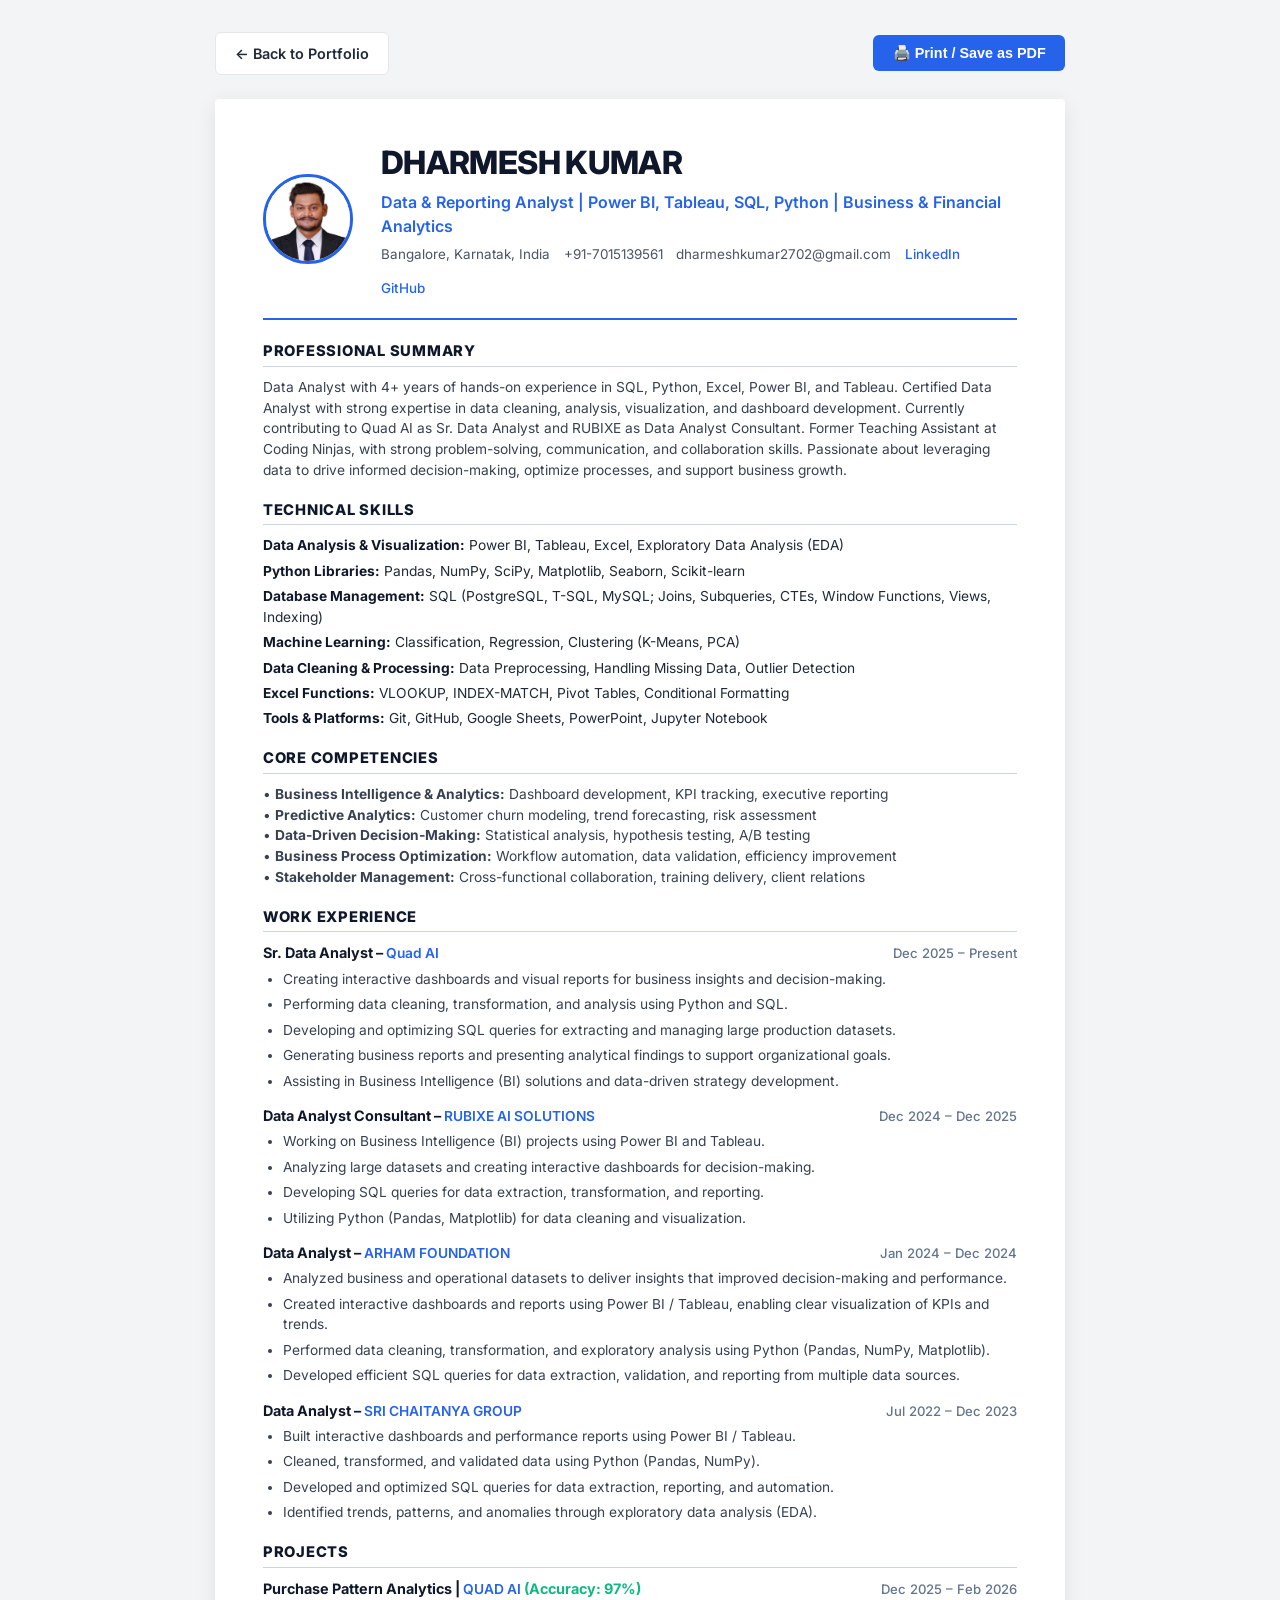
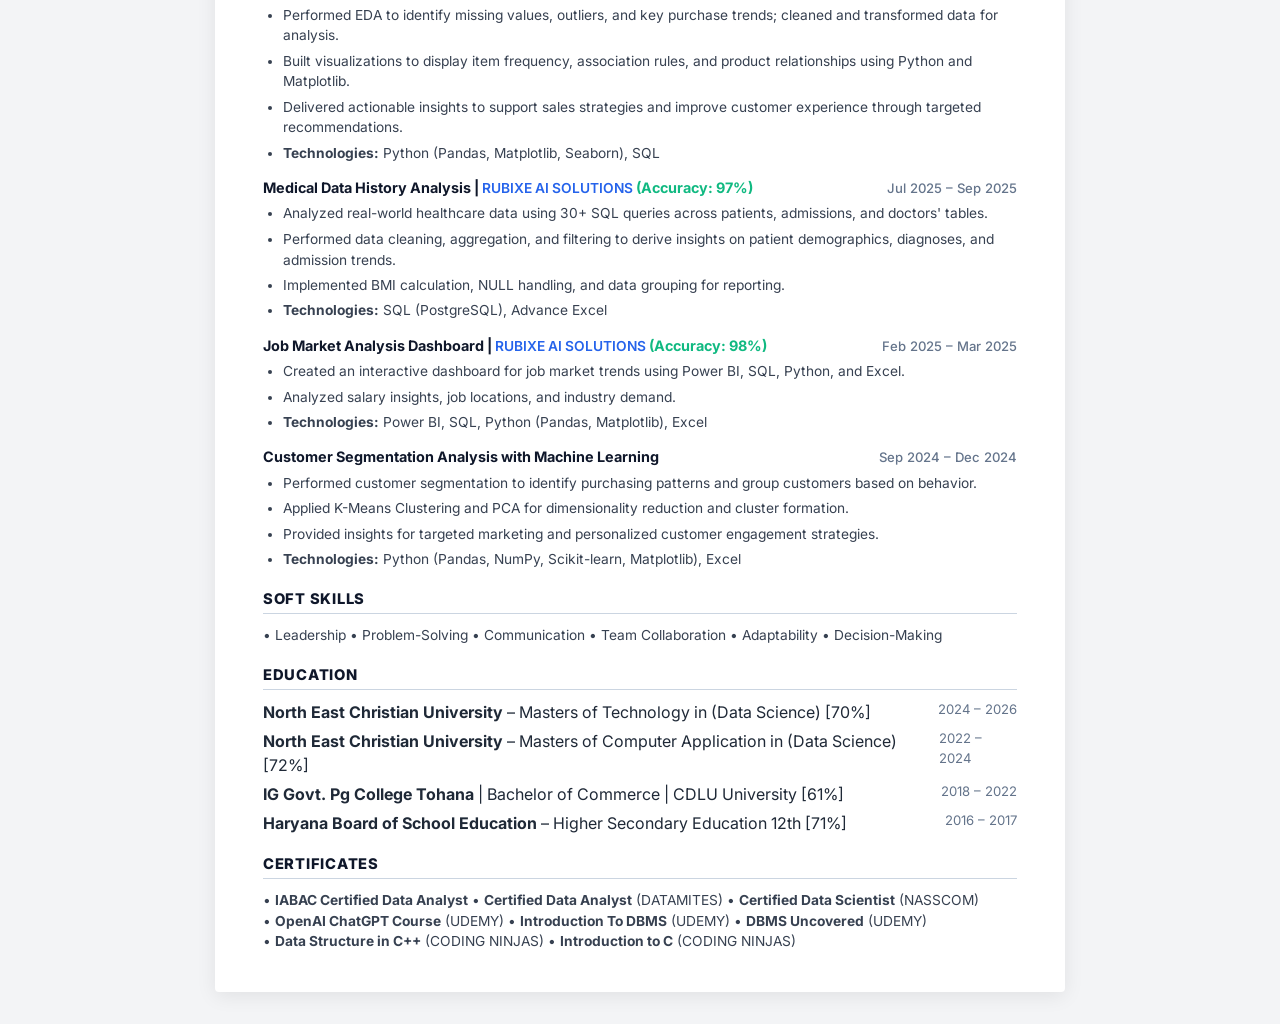
==== resume.html @ fb329c43 "new file:   README.md 	new file:   index.html 	new file:   profile.png 	new file:   resume.html 	new" ====
<!DOCTYPE html>
<html lang="en">
<head>
  <meta charset="UTF-8">
  <meta name="viewport" content="width=device-width, initial-scale=1.0">
  <title>Dharmesh Kumar - Senior Data Analyst Resume</title>
  <link rel="preconnect" href="https://fonts.googleapis.com">
  <link rel="preconnect" href="https://fonts.gstatic.com" crossorigin>
  <link href="https://fonts.googleapis.com/css2?family=Inter:wght@400;500;600;700;800&display=swap" rel="stylesheet">
  <style>
    :root {
      --primary: #1e3a8a;
      --accent: #2563eb;
      --text: #1f2937;
      --text-muted: #4b5563;
      --border: #e5e7eb;
    }

    * {
      box-sizing: border-box;
      margin: 0;
      padding: 0;
    }

    body {
      font-family: 'Inter', -apple-system, BlinkMacSystemFont, "Segoe UI", Roboto, sans-serif;
      color: var(--text);
      background-color: #f3f4f6;
      line-height: 1.5;
      padding: 2rem 1rem;
    }

    .toolbar {
      max-width: 850px;
      margin: 0 auto 1.5rem auto;
      display: flex;
      justify-content: space-between;
      align-items: center;
    }

    .btn {
      display: inline-flex;
      align-items: center;
      gap: 0.5rem;
      background: var(--accent);
      color: #fff;
      padding: 0.6rem 1.2rem;
      border-radius: 6px;
      text-decoration: none;
      font-size: 0.9rem;
      font-weight: 600;
      border: none;
      cursor: pointer;
    }

    .btn:hover {
      background: #1d4ed8;
    }

    .btn-secondary {
      background: #fff;
      color: var(--text);
      border: 1px solid var(--border);
    }

    .btn-secondary:hover {
      background: #f9fafb;
    }

    .resume-sheet {
      max-width: 850px;
      margin: 0 auto;
      background: #ffffff;
      padding: 2.5rem 3rem;
      box-shadow: 0 4px 20px rgba(0, 0, 0, 0.08);
      border-radius: 4px;
    }

    header {
      display: flex;
      align-items: center;
      gap: 1.75rem;
      border-bottom: 2px solid var(--accent);
      padding-bottom: 1.25rem;
      margin-bottom: 1.25rem;
    }

    .profile-photo {
      width: 90px;
      height: 90px;
      border-radius: 50%;
      object-fit: cover;
      object-position: center 15%;
      border: 3px solid var(--accent);
      flex-shrink: 0;
    }

    .header-info {
      flex-grow: 1;
    }

    h1 {
      font-size: 2rem;
      font-weight: 800;
      letter-spacing: -0.02em;
      color: #0f172a;
      margin-bottom: 0.2rem;
    }

    .role-headline {
      font-size: 1rem;
      font-weight: 600;
      color: var(--accent);
      margin-bottom: 0.4rem;
    }

    .contacts {
      display: flex;
      flex-wrap: wrap;
      gap: 0.85rem;
      font-size: 0.84rem;
      color: var(--text-muted);
    }

    .contacts a {
      color: var(--accent);
      text-decoration: none;
      font-weight: 500;
    }

    .contacts a:hover {
      text-decoration: underline;
    }

    .section-title {
      font-size: 0.92rem;
      font-weight: 800;
      text-transform: uppercase;
      letter-spacing: 0.05em;
      color: #0f172a;
      border-bottom: 1.5px solid #cbd5e1;
      padding-bottom: 0.2rem;
      margin-top: 1.15rem;
      margin-bottom: 0.65rem;
    }

    p, li {
      font-size: 0.86rem;
      color: #374151;
      line-height: 1.5;
    }

    ul {
      padding-left: 1.25rem;
      margin-top: 0.3rem;
      display: flex;
      flex-direction: column;
      gap: 0.3rem;
    }

    .exp-entry {
      margin-bottom: 0.85rem;
    }

    .exp-entry-header {
      display: flex;
      justify-content: space-between;
      align-items: baseline;
      font-weight: 700;
      font-size: 0.9rem;
      color: #0f172a;
    }

    .exp-period {
      font-size: 0.82rem;
      font-weight: 500;
      color: #64748b;
    }

    .exp-company {
      font-size: 0.86rem;
      color: var(--accent);
      font-weight: 600;
    }

    .skill-category {
      margin-bottom: 0.3rem;
      font-size: 0.86rem;
    }

    .skill-category strong {
      color: #0f172a;
    }

    @media print {
      body {
        background: #ffffff;
        padding: 0;
      }
      .toolbar {
        display: none;
      }
      .resume-sheet {
        box-shadow: none;
        padding: 0;
        max-width: 100%;
      }
    }
  </style>
</head>
<body>

  <div class="toolbar">
    <a href="index.html" class="btn btn-secondary">← Back to Portfolio</a>
    <button class="btn" onclick="window.print()">
      🖨️ Print / Save as PDF
    </button>
  </div>

  <div class="resume-sheet">
    <header>
      <img src="profile.png" alt="Dharmesh Kumar" class="profile-photo">
      <div class="header-info">
        <h1>DHARMESH KUMAR</h1>
        <div class="role-headline">Data & Reporting Analyst | Power BI, Tableau, SQL, Python | Business & Financial Analytics</div>
        <div class="contacts">
          <span>Bangalore, Karnatak, India</span>
          <span>+91-7015139561</span>
          <span>dharmeshkumar2702@gmail.com</span>
          <span><a href="https://www.linkedin.com/in/dharmesh-kumar-293a89235/" target="_blank">LinkedIn</a></span>
          <span><a href="https://github.com/Dharmeshkumar2327" target="_blank">GitHub</a></span>
        </div>
      </div>
    </header>

    <div class="section-title">Professional Summary</div>
    <p>
      Data Analyst with 4+ years of hands-on experience in SQL, Python, Excel, Power BI, and Tableau. Certified Data Analyst with strong expertise in data cleaning, analysis, visualization, and dashboard development. Currently contributing to Quad AI as Sr. Data Analyst and RUBIXE as Data Analyst Consultant. Former Teaching Assistant at Coding Ninjas, with strong problem-solving, communication, and collaboration skills. Passionate about leveraging data to drive informed decision-making, optimize processes, and support business growth.
    </p>

    <div class="section-title">Technical Skills</div>
    <div class="skill-category"><strong>Data Analysis & Visualization:</strong> Power BI, Tableau, Excel, Exploratory Data Analysis (EDA)</div>
    <div class="skill-category"><strong>Python Libraries:</strong> Pandas, NumPy, SciPy, Matplotlib, Seaborn, Scikit-learn</div>
    <div class="skill-category"><strong>Database Management:</strong> SQL (PostgreSQL, T-SQL, MySQL; Joins, Subqueries, CTEs, Window Functions, Views, Indexing)</div>
    <div class="skill-category"><strong>Machine Learning:</strong> Classification, Regression, Clustering (K-Means, PCA)</div>
    <div class="skill-category"><strong>Data Cleaning & Processing:</strong> Data Preprocessing, Handling Missing Data, Outlier Detection</div>
    <div class="skill-category"><strong>Excel Functions:</strong> VLOOKUP, INDEX-MATCH, Pivot Tables, Conditional Formatting</div>
    <div class="skill-category"><strong>Tools & Platforms:</strong> Git, GitHub, Google Sheets, PowerPoint, Jupyter Notebook</div>

    <div class="section-title">Core Competencies</div>
    <p>• <strong>Business Intelligence & Analytics:</strong> Dashboard development, KPI tracking, executive reporting</p>
    <p>• <strong>Predictive Analytics:</strong> Customer churn modeling, trend forecasting, risk assessment</p>
    <p>• <strong>Data-Driven Decision-Making:</strong> Statistical analysis, hypothesis testing, A/B testing</p>
    <p>• <strong>Business Process Optimization:</strong> Workflow automation, data validation, efficiency improvement</p>
    <p>• <strong>Stakeholder Management:</strong> Cross-functional collaboration, training delivery, client relations</p>

    <div class="section-title">Work Experience</div>

    <div class="exp-entry">
      <div class="exp-entry-header">
        <div><strong>Sr. Data Analyst</strong> – <span class="exp-company">Quad AI</span></div>
        <div class="exp-period">Dec 2025 – Present</div>
      </div>
      <ul>
        <li>Creating interactive dashboards and visual reports for business insights and decision-making.</li>
        <li>Performing data cleaning, transformation, and analysis using Python and SQL.</li>
        <li>Developing and optimizing SQL queries for extracting and managing large production datasets.</li>
        <li>Generating business reports and presenting analytical findings to support organizational goals.</li>
        <li>Assisting in Business Intelligence (BI) solutions and data-driven strategy development.</li>
      </ul>
    </div>

    <div class="exp-entry">
      <div class="exp-entry-header">
        <div><strong>Data Analyst Consultant</strong> – <span class="exp-company">RUBIXE AI SOLUTIONS</span></div>
        <div class="exp-period">Dec 2024 – Dec 2025</div>
      </div>
      <ul>
        <li>Working on Business Intelligence (BI) projects using Power BI and Tableau.</li>
        <li>Analyzing large datasets and creating interactive dashboards for decision-making.</li>
        <li>Developing SQL queries for data extraction, transformation, and reporting.</li>
        <li>Utilizing Python (Pandas, Matplotlib) for data cleaning and visualization.</li>
      </ul>
    </div>

    <div class="exp-entry">
      <div class="exp-entry-header">
        <div><strong>Data Analyst</strong> – <span class="exp-company">ARHAM FOUNDATION</span></div>
        <div class="exp-period">Jan 2024 – Dec 2024</div>
      </div>
      <ul>
        <li>Analyzed business and operational datasets to deliver insights that improved decision-making and performance.</li>
        <li>Created interactive dashboards and reports using Power BI / Tableau, enabling clear visualization of KPIs and trends.</li>
        <li>Performed data cleaning, transformation, and exploratory analysis using Python (Pandas, NumPy, Matplotlib).</li>
        <li>Developed efficient SQL queries for data extraction, validation, and reporting from multiple data sources.</li>
      </ul>
    </div>

    <div class="exp-entry">
      <div class="exp-entry-header">
        <div><strong>Data Analyst</strong> – <span class="exp-company">SRI CHAITANYA GROUP</span></div>
        <div class="exp-period">Jul 2022 – Dec 2023</div>
      </div>
      <ul>
        <li>Built interactive dashboards and performance reports using Power BI / Tableau.</li>
        <li>Cleaned, transformed, and validated data using Python (Pandas, NumPy).</li>
        <li>Developed and optimized SQL queries for data extraction, reporting, and automation.</li>
        <li>Identified trends, patterns, and anomalies through exploratory data analysis (EDA).</li>
      </ul>
    </div>

    <div class="section-title">Projects</div>

    <div class="exp-entry">
      <div class="exp-entry-header">
        <div><strong>Purchase Pattern Analytics</strong> | <span class="exp-company">QUAD AI</span> <span style="color:#10b981;">(Accuracy: 97%)</span></div>
        <div class="exp-period">Dec 2025 – Feb 2026</div>
      </div>
      <ul>
        <li>Performed EDA to identify missing values, outliers, and key purchase trends; cleaned and transformed data for analysis.</li>
        <li>Built visualizations to display item frequency, association rules, and product relationships using Python and Matplotlib.</li>
        <li>Delivered actionable insights to support sales strategies and improve customer experience through targeted recommendations.</li>
        <li><strong>Technologies:</strong> Python (Pandas, Matplotlib, Seaborn), SQL</li>
      </ul>
    </div>

    <div class="exp-entry">
      <div class="exp-entry-header">
        <div><strong>Medical Data History Analysis</strong> | <span class="exp-company">RUBIXE AI SOLUTIONS</span> <span style="color:#10b981;">(Accuracy: 97%)</span></div>
        <div class="exp-period">Jul 2025 – Sep 2025</div>
      </div>
      <ul>
        <li>Analyzed real-world healthcare data using 30+ SQL queries across patients, admissions, and doctors' tables.</li>
        <li>Performed data cleaning, aggregation, and filtering to derive insights on patient demographics, diagnoses, and admission trends.</li>
        <li>Implemented BMI calculation, NULL handling, and data grouping for reporting.</li>
        <li><strong>Technologies:</strong> SQL (PostgreSQL), Advance Excel</li>
      </ul>
    </div>

    <div class="exp-entry">
      <div class="exp-entry-header">
        <div><strong>Job Market Analysis Dashboard</strong> | <span class="exp-company">RUBIXE AI SOLUTIONS</span> <span style="color:#10b981;">(Accuracy: 98%)</span></div>
        <div class="exp-period">Feb 2025 – Mar 2025</div>
      </div>
      <ul>
        <li>Created an interactive dashboard for job market trends using Power BI, SQL, Python, and Excel.</li>
        <li>Analyzed salary insights, job locations, and industry demand.</li>
        <li><strong>Technologies:</strong> Power BI, SQL, Python (Pandas, Matplotlib), Excel</li>
      </ul>
    </div>

    <div class="exp-entry">
      <div class="exp-entry-header">
        <div><strong>Customer Segmentation Analysis with Machine Learning</strong></div>
        <div class="exp-period">Sep 2024 – Dec 2024</div>
      </div>
      <ul>
        <li>Performed customer segmentation to identify purchasing patterns and group customers based on behavior.</li>
        <li>Applied K-Means Clustering and PCA for dimensionality reduction and cluster formation.</li>
        <li>Provided insights for targeted marketing and personalized customer engagement strategies.</li>
        <li><strong>Technologies:</strong> Python (Pandas, NumPy, Scikit-learn, Matplotlib), Excel</li>
      </ul>
    </div>

    <div class="section-title">Soft Skills</div>
    <p>• Leadership &bull; Problem-Solving &bull; Communication &bull; Team Collaboration &bull; Adaptability &bull; Decision-Making</p>

    <div class="section-title">Education</div>
    <div style="display: flex; justify-content: space-between; margin-bottom: 0.3rem;">
      <div><strong>North East Christian University</strong> – Masters of Technology in (Data Science) [70%]</div>
      <div style="color: #64748b; font-size: 0.82rem;">2024 – 2026</div>
    </div>
    <div style="display: flex; justify-content: space-between; margin-bottom: 0.3rem;">
      <div><strong>North East Christian University</strong> – Masters of Computer Application in (Data Science) [72%]</div>
      <div style="color: #64748b; font-size: 0.82rem;">2022 – 2024</div>
    </div>
    <div style="display: flex; justify-content: space-between; margin-bottom: 0.3rem;">
      <div><strong>IG Govt. Pg College Tohana</strong> | Bachelor of Commerce | CDLU University [61%]</div>
      <div style="color: #64748b; font-size: 0.82rem;">2018 – 2022</div>
    </div>
    <div style="display: flex; justify-content: space-between; margin-bottom: 0.4rem;">
      <div><strong>Haryana Board of School Education</strong> – Higher Secondary Education 12th [71%]</div>
      <div style="color: #64748b; font-size: 0.82rem;">2016 – 2017</div>
    </div>

    <div class="section-title">Certificates</div>
    <p>• <strong>IABAC Certified Data Analyst</strong> &bull; <strong>Certified Data Analyst</strong> (DATAMITES) &bull; <strong>Certified Data Scientist</strong> (NASSCOM)</p>
    <p>• <strong>OpenAI ChatGPT Course</strong> (UDEMY) &bull; <strong>Introduction To DBMS</strong> (UDEMY) &bull; <strong>DBMS Uncovered</strong> (UDEMY)</p>
    <p>• <strong>Data Structure in C++</strong> (CODING NINJAS) &bull; <strong>Introduction to C</strong> (CODING NINJAS)</p>
  </div>

</body>
</html>
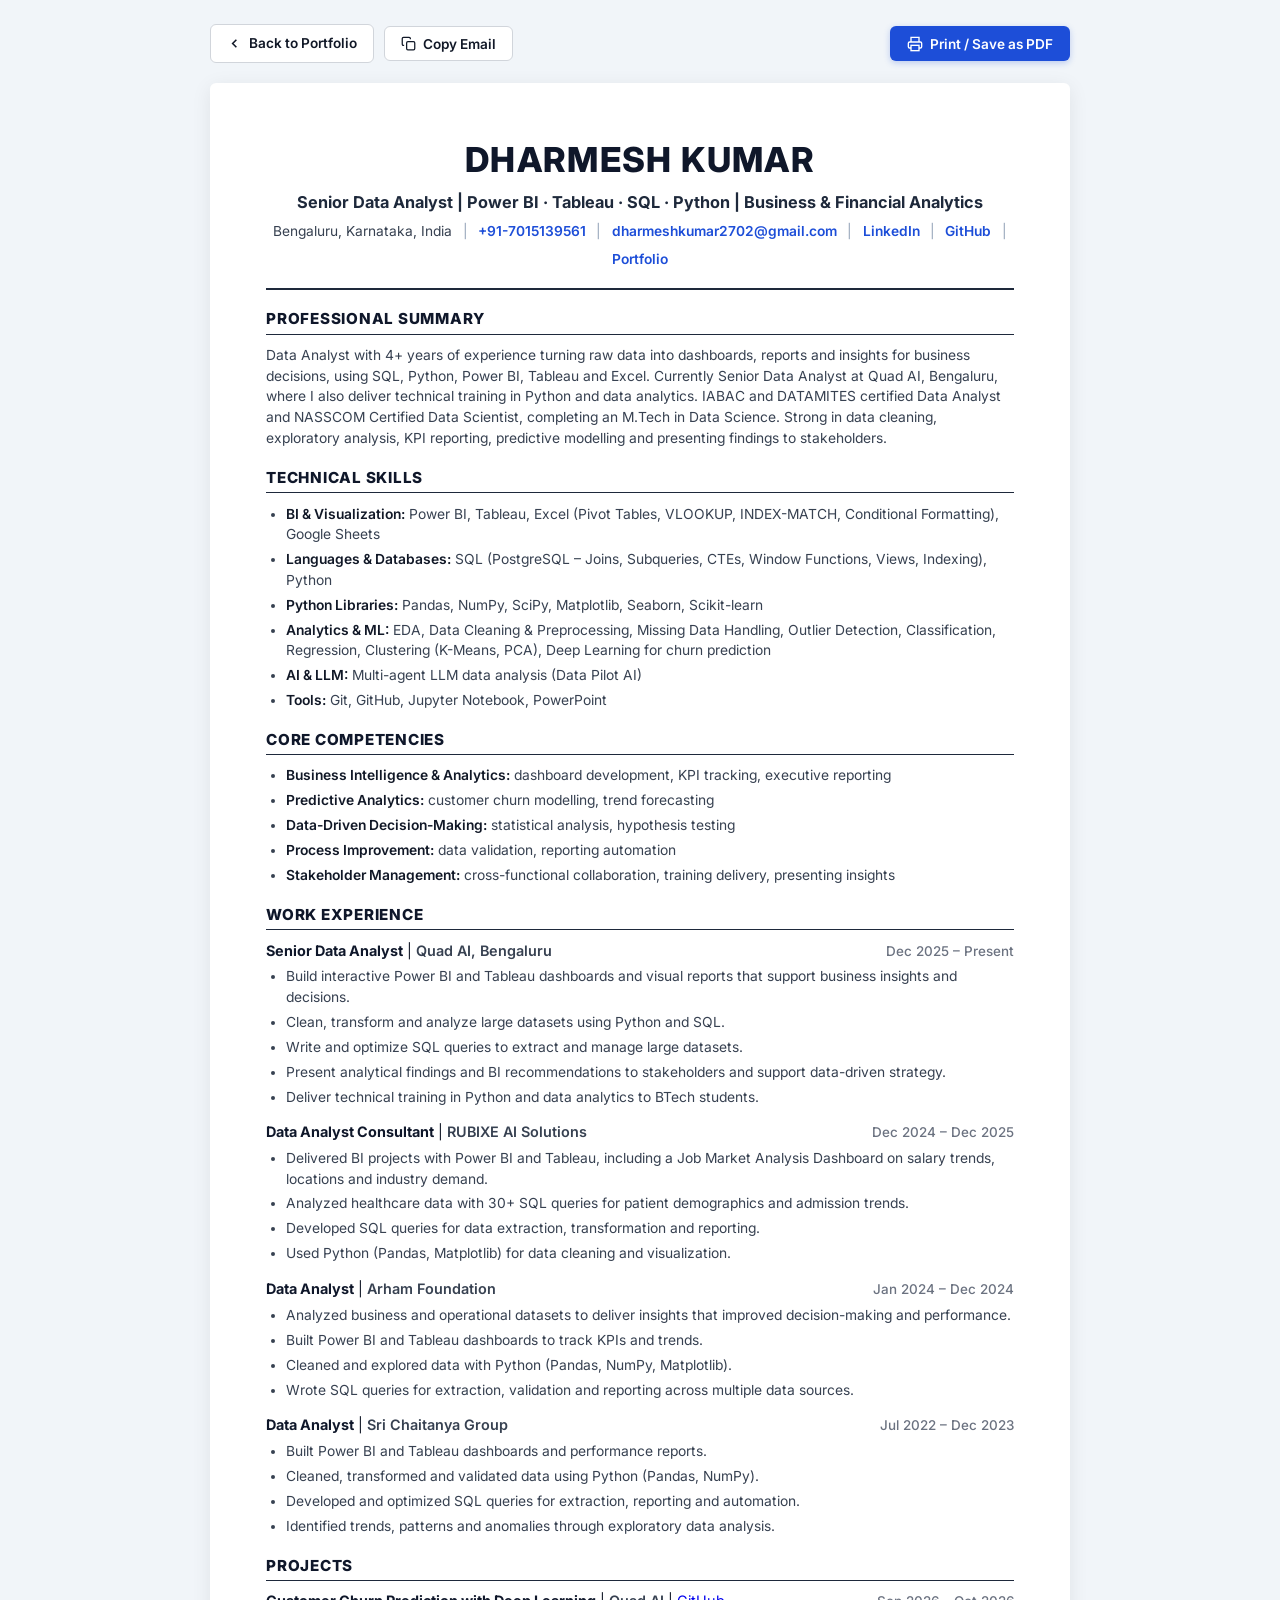
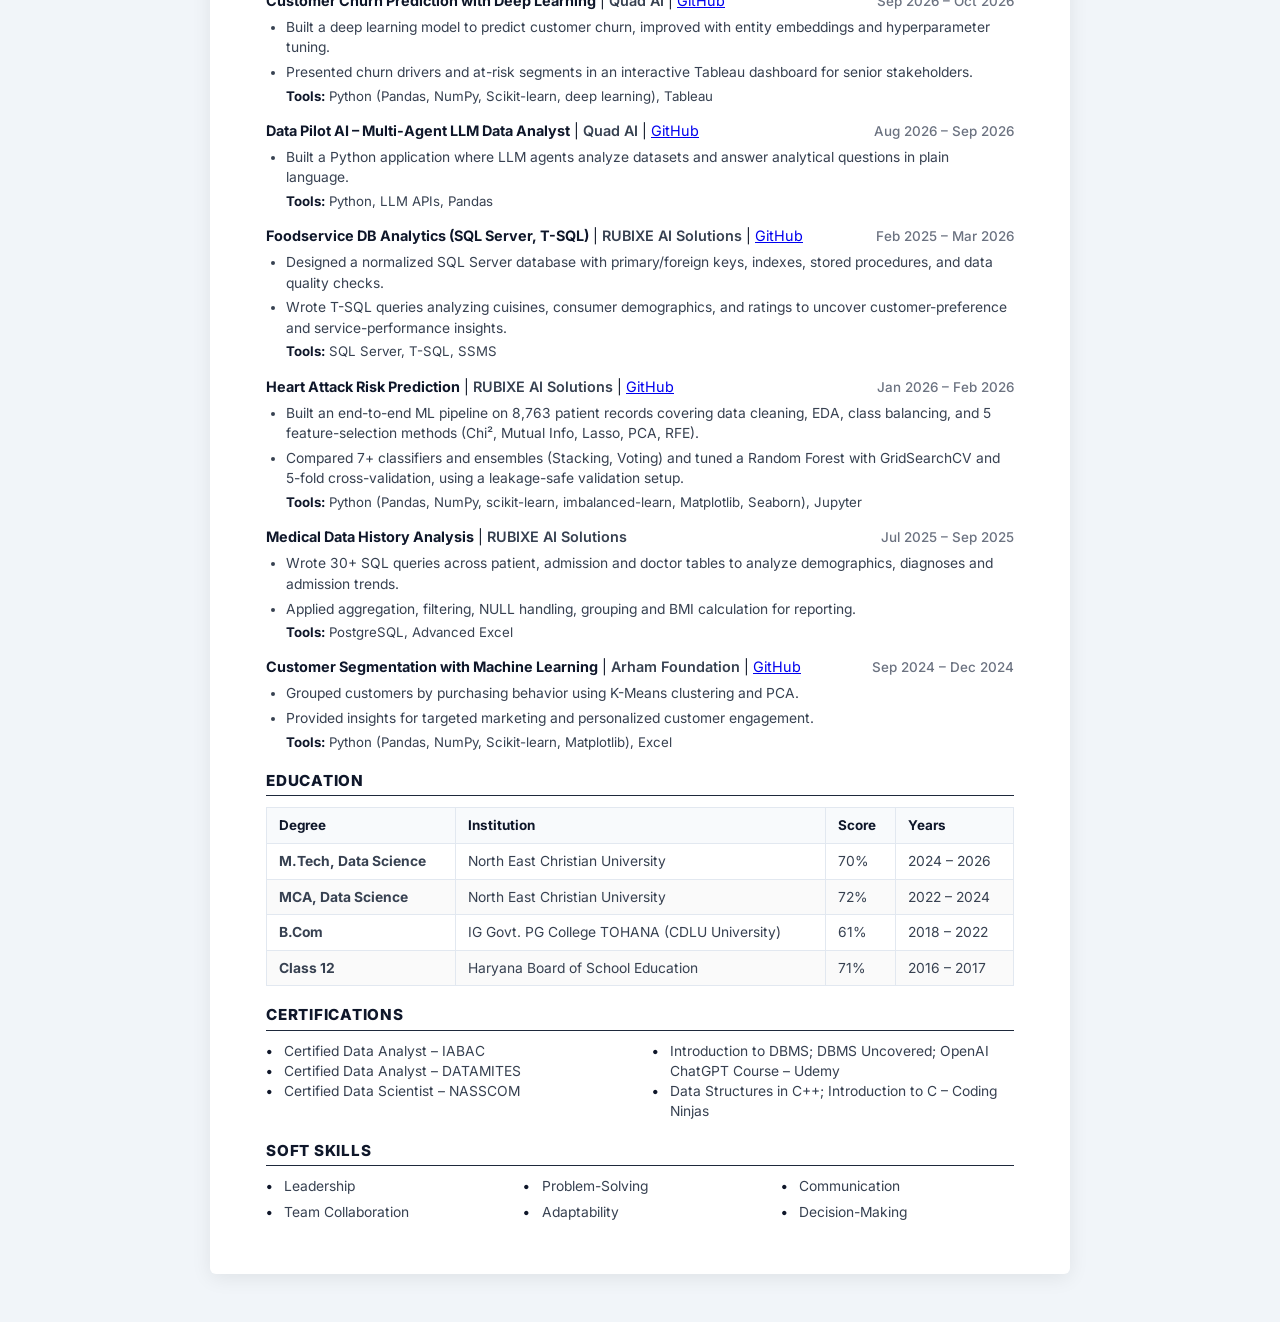
==== commit a06a217d: "modified:   index.html 	modified:   resume.html" ====
--- a/resume.html
+++ b/resume.html
@@ -4,16 +4,23 @@
   <meta charset="UTF-8">
   <meta name="viewport" content="width=device-width, initial-scale=1.0">
   <title>Dharmesh Kumar - Senior Data Analyst Resume</title>
+  
+  <!-- Google Fonts: Inter -->
   <link rel="preconnect" href="https://fonts.googleapis.com">
   <link rel="preconnect" href="https://fonts.gstatic.com" crossorigin>
   <link href="https://fonts.googleapis.com/css2?family=Inter:wght@400;500;600;700;800&display=swap" rel="stylesheet">
+
   <style>
     :root {
-      --primary: #1e3a8a;
-      --accent: #2563eb;
-      --text: #1f2937;
-      --text-muted: #4b5563;
-      --border: #e5e7eb;
+      --text-main: #111827;
+      --text-muted: #374151;
+      --text-light: #6b7280;
+      --accent: #1d4ed8;
+      --accent-hover: #1e40af;
+      --line: #cbd5e1;
+      --bg-page: #f1f5f9;
+      --bg-sheet: #ffffff;
+      --font-sans: 'Inter', -apple-system, BlinkMacSystemFont, "Segoe UI", Roboto, sans-serif;
     }
 
     * {
@@ -23,371 +30,694 @@
     }
 
     body {
-      font-family: 'Inter', -apple-system, BlinkMacSystemFont, "Segoe UI", Roboto, sans-serif;
-      color: var(--text);
-      background-color: #f3f4f6;
-      line-height: 1.5;
-      padding: 2rem 1rem;
-    }
-
-    .toolbar {
-      max-width: 850px;
-      margin: 0 auto 1.5rem auto;
+      font-family: var(--font-sans);
+      color: var(--text-main);
+      background-color: var(--bg-page);
+      line-height: 1.45;
+      padding: 1.5rem 1rem 3rem 1rem;
+      -webkit-font-smoothing: antialiased;
+    }
+
+    /* Top Sticky Action Toolbar */
+    .toolbar-container {
+      max-width: 860px;
+      margin: 0 auto 1.25rem auto;
       display: flex;
       justify-content: space-between;
       align-items: center;
+      gap: 0.75rem;
+      flex-wrap: wrap;
+    }
+
+    .toolbar-left, .toolbar-right {
+      display: flex;
+      align-items: center;
+      gap: 0.6rem;
     }
 
     .btn {
       display: inline-flex;
       align-items: center;
-      gap: 0.5rem;
-      background: var(--accent);
-      color: #fff;
-      padding: 0.6rem 1.2rem;
+      gap: 0.45rem;
+      font-family: var(--font-sans);
+      font-size: 0.85rem;
+      font-weight: 600;
+      padding: 0.55rem 1rem;
       border-radius: 6px;
       text-decoration: none;
-      font-size: 0.9rem;
-      font-weight: 600;
-      border: none;
+      border: 1px solid transparent;
       cursor: pointer;
-    }
-
-    .btn:hover {
-      background: #1d4ed8;
+      transition: all 0.15s ease;
+    }
+
+    .btn-primary {
+      background: var(--accent);
+      color: #ffffff;
+      box-shadow: 0 2px 6px rgba(29, 78, 216, 0.25);
+    }
+
+    .btn-primary:hover {
+      background: var(--accent-hover);
+      transform: translateY(-1px);
     }
 
     .btn-secondary {
-      background: #fff;
-      color: var(--text);
-      border: 1px solid var(--border);
+      background: #ffffff;
+      color: var(--text-main);
+      border-color: #d1d5db;
     }
 
     .btn-secondary:hover {
-      background: #f9fafb;
-    }
-
+      background: #f8fafc;
+      border-color: #9ca3af;
+    }
+
+    /* Main Resume Sheet Container */
     .resume-sheet {
-      max-width: 850px;
+      max-width: 860px;
       margin: 0 auto;
-      background: #ffffff;
-      padding: 2.5rem 3rem;
+      background: var(--bg-sheet);
+      padding: 3.25rem 3.5rem;
       box-shadow: 0 4px 20px rgba(0, 0, 0, 0.08);
-      border-radius: 4px;
-    }
-
+      border-radius: 6px;
+    }
+
+    /* Header */
     header {
+      text-align: center;
+      border-bottom: 2px solid #1e293b;
+      padding-bottom: 1.15rem;
+      margin-bottom: 1.15rem;
+    }
+
+    h1 {
+      font-size: 2.15rem;
+      font-weight: 800;
+      letter-spacing: 0.04em;
+      color: #0f172a;
+      text-transform: uppercase;
+      margin-bottom: 0.35rem;
+    }
+
+    .sub-headline {
+      font-size: 1.02rem;
+      font-weight: 700;
+      color: #1e293b;
+      margin-bottom: 0.5rem;
+    }
+
+    .contact-row {
       display: flex;
+      justify-content: center;
       align-items: center;
-      gap: 1.75rem;
-      border-bottom: 2px solid var(--accent);
-      padding-bottom: 1.25rem;
-      margin-bottom: 1.25rem;
-    }
-
-    .profile-photo {
-      width: 90px;
-      height: 90px;
-      border-radius: 50%;
-      object-fit: cover;
-      object-position: center 15%;
-      border: 3px solid var(--accent);
-      flex-shrink: 0;
-    }
-
-    .header-info {
-      flex-grow: 1;
-    }
-
-    h1 {
-      font-size: 2rem;
-      font-weight: 800;
-      letter-spacing: -0.02em;
-      color: #0f172a;
-      margin-bottom: 0.2rem;
-    }
-
-    .role-headline {
-      font-size: 1rem;
-      font-weight: 600;
-      color: var(--accent);
-      margin-bottom: 0.4rem;
-    }
-
-    .contacts {
-      display: flex;
       flex-wrap: wrap;
-      gap: 0.85rem;
-      font-size: 0.84rem;
+      gap: 0.45rem 0.65rem;
+      font-size: 0.86rem;
       color: var(--text-muted);
     }
 
-    .contacts a {
+    .contact-row a {
       color: var(--accent);
       text-decoration: none;
-      font-weight: 500;
-    }
-
-    .contacts a:hover {
+      font-weight: 600;
+      transition: color 0.15s ease;
+    }
+
+    .contact-row a:hover {
       text-decoration: underline;
     }
 
+    .sep {
+      color: #94a3b8;
+    }
+
+    /* Section Headings */
     .section-title {
-      font-size: 0.92rem;
+      font-size: 0.95rem;
       font-weight: 800;
       text-transform: uppercase;
       letter-spacing: 0.05em;
       color: #0f172a;
-      border-bottom: 1.5px solid #cbd5e1;
+      border-bottom: 1.5px solid #1e293b;
       padding-bottom: 0.2rem;
       margin-top: 1.15rem;
       margin-bottom: 0.65rem;
     }
 
-    p, li {
-      font-size: 0.86rem;
-      color: #374151;
+    p {
+      font-size: 0.865rem;
+      color: var(--text-muted);
       line-height: 1.5;
     }
 
+    /* Lists */
     ul {
+      list-style-type: disc;
       padding-left: 1.25rem;
       margin-top: 0.3rem;
       display: flex;
       flex-direction: column;
-      gap: 0.3rem;
-    }
-
-    .exp-entry {
-      margin-bottom: 0.85rem;
-    }
-
-    .exp-entry-header {
+      gap: 0.28rem;
+    }
+
+    li {
+      font-size: 0.865rem;
+      color: var(--text-muted);
+      line-height: 1.48;
+    }
+
+    li strong, p strong {
+      color: var(--text-main);
+      font-weight: 600;
+    }
+
+    /* Work Experience & Project Item */
+    .entry-block {
+      margin-bottom: 0.95rem;
+      page-break-inside: avoid;
+    }
+
+    .entry-header {
       display: flex;
       justify-content: space-between;
       align-items: baseline;
+      font-size: 0.9rem;
+      margin-bottom: 0.2rem;
+    }
+
+    .entry-title {
       font-weight: 700;
-      font-size: 0.9rem;
       color: #0f172a;
     }
 
-    .exp-period {
-      font-size: 0.82rem;
+    .entry-company {
+      font-weight: 600;
+      color: var(--text-muted);
+    }
+
+    .entry-date {
+      font-size: 0.84rem;
       font-weight: 500;
-      color: #64748b;
-    }
-
-    .exp-company {
-      font-size: 0.86rem;
+      color: var(--text-light);
+      white-space: nowrap;
+    }
+
+    .entry-tools {
+      font-size: 0.83rem;
+      color: var(--text-muted);
+      margin-top: 0.25rem;
+      padding-left: 1.25rem;
+    }
+
+    .entry-tools strong {
+      color: #0f172a;
+    }
+
+    .entry-tools a, .entry-title a {
       color: var(--accent);
+      text-decoration: none;
       font-weight: 600;
     }
 
-    .skill-category {
-      margin-bottom: 0.3rem;
-      font-size: 0.86rem;
-    }
-
-    .skill-category strong {
+    .entry-tools a:hover, .entry-title a:hover {
+      text-decoration: underline;
+    }
+
+    /* Education Table */
+    .edu-table {
+      width: 100%;
+      border-collapse: collapse;
+      margin-top: 0.4rem;
+      font-size: 0.865rem;
+    }
+
+    .edu-table th {
+      text-align: left;
+      background: #f8fafc;
       color: #0f172a;
+      font-weight: 700;
+      padding: 0.5rem 0.75rem;
+      border: 1px solid #e2e8f0;
+      font-size: 0.84rem;
+    }
+
+    .edu-table td {
+      padding: 0.45rem 0.75rem;
+      border: 1px solid #e2e8f0;
+      color: var(--text-muted);
+    }
+
+    .edu-table tr:nth-child(even) {
+      background: #fafafa;
+    }
+
+    /* Certifications 2-Column Grid */
+    .cert-grid {
+      display: grid;
+      grid-template-columns: 1fr 1fr;
+      gap: 0.35rem 1.5rem;
+      margin-top: 0.35rem;
+    }
+
+    .cert-item {
+      font-size: 0.865rem;
+      color: var(--text-muted);
+      position: relative;
+      padding-left: 1.15rem;
+      line-height: 1.45;
+    }
+
+    .cert-item::before {
+      content: '•';
+      position: absolute;
+      left: 0;
+      color: #0f172a;
+      font-weight: bold;
+    }
+
+    /* Soft Skills 3-Column Grid */
+    .skills-grid {
+      display: grid;
+      grid-template-columns: repeat(3, 1fr);
+      gap: 0.35rem 1.5rem;
+      margin-top: 0.35rem;
+    }
+
+    .skill-item {
+      font-size: 0.865rem;
+      color: var(--text-muted);
+      position: relative;
+      padding-left: 1.15rem;
+    }
+
+    .skill-item::before {
+      content: '•';
+      position: absolute;
+      left: 0;
+      color: #0f172a;
+      font-weight: bold;
+    }
+
+    /* Toast Notification */
+    .toast-popup {
+      position: fixed;
+      bottom: 2rem;
+      right: 2rem;
+      background: #0f172a;
+      color: #ffffff;
+      padding: 0.75rem 1.25rem;
+      border-radius: 6px;
+      font-size: 0.85rem;
+      font-weight: 500;
+      box-shadow: 0 10px 25px rgba(0,0,0,0.25);
+      opacity: 0;
+      transform: translateY(15px);
+      transition: all 0.25s ease;
+      pointer-events: none;
+      z-index: 1000;
+    }
+
+    .toast-popup.show {
+      opacity: 1;
+      transform: translateY(0);
+    }
+
+    /* ===================================================================
+       PRINT STYLES: OPTIMIZED FOR A4 / LETTER PDF GENERATION
+       =================================================================== */
+    @page {
+      size: A4 portrait;
+      margin: 12mm 15mm;
     }
 
     @media print {
       body {
-        background: #ffffff;
-        padding: 0;
+        background: #ffffff !important;
+        color: #000000 !important;
+        padding: 0 !important;
       }
-      .toolbar {
-        display: none;
+
+      .toolbar-container, .toast-popup {
+        display: none !important;
       }
+
       .resume-sheet {
-        box-shadow: none;
-        padding: 0;
-        max-width: 100%;
+        box-shadow: none !important;
+        padding: 0 !important;
+        max-width: 100% !important;
+        border-radius: 0 !important;
+      }
+
+      a {
+        color: #000000 !important;
+        text-decoration: none !important;
+      }
+
+      header {
+        border-bottom: 2px solid #000000 !important;
+      }
+
+      .section-title {
+        border-bottom: 1.5px solid #000000 !important;
+      }
+
+      .entry-block {
+        page-break-inside: avoid;
+      }
+
+      .edu-table th {
+        background: #f1f5f9 !important;
+        -webkit-print-color-adjust: exact;
+        print-color-adjust: exact;
       }
     }
   </style>
 </head>
 <body>
 
-  <div class="toolbar">
-    <a href="index.html" class="btn btn-secondary">← Back to Portfolio</a>
-    <button class="btn" onclick="window.print()">
-      🖨️ Print / Save as PDF
-    </button>
+  <!-- Floating / Top Action Toolbar -->
+  <div class="toolbar-container">
+    <div class="toolbar-left">
+      <a href="index.html" class="btn btn-secondary">
+        <svg width="15" height="15" viewBox="0 0 24 24" fill="none" stroke="currentColor" stroke-width="2.5">
+          <polyline points="15 18 9 12 15 6"></polyline>
+        </svg>
+        Back to Portfolio
+      </a>
+      <button onclick="copyEmail()" class="btn btn-secondary">
+        <svg width="15" height="15" viewBox="0 0 24 24" fill="none" stroke="currentColor" stroke-width="2">
+          <rect x="9" y="9" width="13" height="13" rx="2" ry="2"></rect>
+          <path d="M5 15H4a2 2 0 0 1-2-2V4a2 2 0 0 1 2-2h9a2 2 0 0 1 2 2v1"></path>
+        </svg>
+        Copy Email
+      </button>
+    </div>
+
+    <div class="toolbar-right">
+      <button onclick="window.print()" class="btn btn-primary">
+        <svg width="16" height="16" viewBox="0 0 24 24" fill="none" stroke="currentColor" stroke-width="2">
+          <polyline points="6 9 6 2 18 2 18 9"></polyline>
+          <path d="M6 18H4a2 2 0 0 1-2-2v-5a2 2 0 0 1 2-2h16a2 2 0 0 1 2 2v5a2 2 0 0 1-2 2h-2"></path>
+          <rect x="6" y="14" width="12" height="8"></rect>
+        </svg>
+        Print / Save as PDF
+      </button>
+    </div>
   </div>
 
-  <div class="resume-sheet">
+  <!-- Printable Resume Paper -->
+  <main class="resume-sheet">
+    
+    <!-- Header -->
     <header>
-      <img src="profile.png" alt="Dharmesh Kumar" class="profile-photo">
-      <div class="header-info">
-        <h1>DHARMESH KUMAR</h1>
-        <div class="role-headline">Data & Reporting Analyst | Power BI, Tableau, SQL, Python | Business & Financial Analytics</div>
-        <div class="contacts">
-          <span>Bangalore, Karnatak, India</span>
-          <span>+91-7015139561</span>
-          <span>dharmeshkumar2702@gmail.com</span>
-          <span><a href="https://www.linkedin.com/in/dharmesh-kumar-293a89235/" target="_blank">LinkedIn</a></span>
-          <span><a href="https://github.com/Dharmeshkumar2327" target="_blank">GitHub</a></span>
-        </div>
+      <h1>DHARMESH KUMAR</h1>
+      <div class="sub-headline">Senior Data Analyst | Power BI · Tableau · SQL · Python | Business & Financial Analytics</div>
+      <div class="contact-row">
+        <span>Bengaluru, Karnataka, India</span>
+        <span class="sep">|</span>
+        <a href="tel:+917015139561">+91-7015139561</a>
+        <span class="sep">|</span>
+        <a href="mailto:dharmeshkumar2702@gmail.com">dharmeshkumar2702@gmail.com</a>
+        <span class="sep">|</span>
+        <a href="https://www.linkedin.com/in/dharmesh-kumar-293a89235/" target="_blank">LinkedIn</a>
+        <span class="sep">|</span>
+        <a href="https://github.com/Dharmeshkumar2327" target="_blank">GitHub</a>
+        <span class="sep">|</span>
+        <a href="index.html">Portfolio</a>
       </div>
     </header>
 
-    <div class="section-title">Professional Summary</div>
-    <p>
-      Data Analyst with 4+ years of hands-on experience in SQL, Python, Excel, Power BI, and Tableau. Certified Data Analyst with strong expertise in data cleaning, analysis, visualization, and dashboard development. Currently contributing to Quad AI as Sr. Data Analyst and RUBIXE as Data Analyst Consultant. Former Teaching Assistant at Coding Ninjas, with strong problem-solving, communication, and collaboration skills. Passionate about leveraging data to drive informed decision-making, optimize processes, and support business growth.
-    </p>
-
-    <div class="section-title">Technical Skills</div>
-    <div class="skill-category"><strong>Data Analysis & Visualization:</strong> Power BI, Tableau, Excel, Exploratory Data Analysis (EDA)</div>
-    <div class="skill-category"><strong>Python Libraries:</strong> Pandas, NumPy, SciPy, Matplotlib, Seaborn, Scikit-learn</div>
-    <div class="skill-category"><strong>Database Management:</strong> SQL (PostgreSQL, T-SQL, MySQL; Joins, Subqueries, CTEs, Window Functions, Views, Indexing)</div>
-    <div class="skill-category"><strong>Machine Learning:</strong> Classification, Regression, Clustering (K-Means, PCA)</div>
-    <div class="skill-category"><strong>Data Cleaning & Processing:</strong> Data Preprocessing, Handling Missing Data, Outlier Detection</div>
-    <div class="skill-category"><strong>Excel Functions:</strong> VLOOKUP, INDEX-MATCH, Pivot Tables, Conditional Formatting</div>
-    <div class="skill-category"><strong>Tools & Platforms:</strong> Git, GitHub, Google Sheets, PowerPoint, Jupyter Notebook</div>
-
-    <div class="section-title">Core Competencies</div>
-    <p>• <strong>Business Intelligence & Analytics:</strong> Dashboard development, KPI tracking, executive reporting</p>
-    <p>• <strong>Predictive Analytics:</strong> Customer churn modeling, trend forecasting, risk assessment</p>
-    <p>• <strong>Data-Driven Decision-Making:</strong> Statistical analysis, hypothesis testing, A/B testing</p>
-    <p>• <strong>Business Process Optimization:</strong> Workflow automation, data validation, efficiency improvement</p>
-    <p>• <strong>Stakeholder Management:</strong> Cross-functional collaboration, training delivery, client relations</p>
-
-    <div class="section-title">Work Experience</div>
-
-    <div class="exp-entry">
-      <div class="exp-entry-header">
-        <div><strong>Sr. Data Analyst</strong> – <span class="exp-company">Quad AI</span></div>
-        <div class="exp-period">Dec 2025 – Present</div>
-      </div>
+    <!-- Professional Summary -->
+    <section>
+      <div class="section-title">PROFESSIONAL SUMMARY</div>
+      <p>
+        Data Analyst with 4+ years of experience turning raw data into dashboards, reports and insights for business decisions, using SQL, Python, Power BI, Tableau and Excel. Currently Senior Data Analyst at Quad AI, Bengaluru, where I also deliver technical training in Python and data analytics. IABAC and DATAMITES certified Data Analyst and NASSCOM Certified Data Scientist, completing an M.Tech in Data Science. Strong in data cleaning, exploratory analysis, KPI reporting, predictive modelling and presenting findings to stakeholders.
+      </p>
+    </section>
+
+    <!-- Technical Skills -->
+    <section>
+      <div class="section-title">TECHNICAL SKILLS</div>
       <ul>
-        <li>Creating interactive dashboards and visual reports for business insights and decision-making.</li>
-        <li>Performing data cleaning, transformation, and analysis using Python and SQL.</li>
-        <li>Developing and optimizing SQL queries for extracting and managing large production datasets.</li>
-        <li>Generating business reports and presenting analytical findings to support organizational goals.</li>
-        <li>Assisting in Business Intelligence (BI) solutions and data-driven strategy development.</li>
+        <li><strong>BI & Visualization:</strong> Power BI, Tableau, Excel (Pivot Tables, VLOOKUP, INDEX-MATCH, Conditional Formatting), Google Sheets</li>
+        <li><strong>Languages & Databases:</strong> SQL (PostgreSQL – Joins, Subqueries, CTEs, Window Functions, Views, Indexing), Python</li>
+        <li><strong>Python Libraries:</strong> Pandas, NumPy, SciPy, Matplotlib, Seaborn, Scikit-learn</li>
+        <li><strong>Analytics & ML:</strong> EDA, Data Cleaning & Preprocessing, Missing Data Handling, Outlier Detection, Classification, Regression, Clustering (K-Means, PCA), Deep Learning for churn prediction</li>
+        <li><strong>AI & LLM:</strong> Multi-agent LLM data analysis (Data Pilot AI)</li>
+        <li><strong>Tools:</strong> Git, GitHub, Jupyter Notebook, PowerPoint</li>
       </ul>
-    </div>
-
-    <div class="exp-entry">
-      <div class="exp-entry-header">
-        <div><strong>Data Analyst Consultant</strong> – <span class="exp-company">RUBIXE AI SOLUTIONS</span></div>
-        <div class="exp-period">Dec 2024 – Dec 2025</div>
-      </div>
+    </section>
+
+    <!-- Core Competencies -->
+    <section>
+      <div class="section-title">CORE COMPETENCIES</div>
       <ul>
-        <li>Working on Business Intelligence (BI) projects using Power BI and Tableau.</li>
-        <li>Analyzing large datasets and creating interactive dashboards for decision-making.</li>
-        <li>Developing SQL queries for data extraction, transformation, and reporting.</li>
-        <li>Utilizing Python (Pandas, Matplotlib) for data cleaning and visualization.</li>
+        <li><strong>Business Intelligence & Analytics:</strong> dashboard development, KPI tracking, executive reporting</li>
+        <li><strong>Predictive Analytics:</strong> customer churn modelling, trend forecasting</li>
+        <li><strong>Data-Driven Decision-Making:</strong> statistical analysis, hypothesis testing</li>
+        <li><strong>Process Improvement:</strong> data validation, reporting automation</li>
+        <li><strong>Stakeholder Management:</strong> cross-functional collaboration, training delivery, presenting insights</li>
       </ul>
-    </div>
-
-    <div class="exp-entry">
-      <div class="exp-entry-header">
-        <div><strong>Data Analyst</strong> – <span class="exp-company">ARHAM FOUNDATION</span></div>
-        <div class="exp-period">Jan 2024 – Dec 2024</div>
-      </div>
-      <ul>
-        <li>Analyzed business and operational datasets to deliver insights that improved decision-making and performance.</li>
-        <li>Created interactive dashboards and reports using Power BI / Tableau, enabling clear visualization of KPIs and trends.</li>
-        <li>Performed data cleaning, transformation, and exploratory analysis using Python (Pandas, NumPy, Matplotlib).</li>
-        <li>Developed efficient SQL queries for data extraction, validation, and reporting from multiple data sources.</li>
-      </ul>
-    </div>
-
-    <div class="exp-entry">
-      <div class="exp-entry-header">
-        <div><strong>Data Analyst</strong> – <span class="exp-company">SRI CHAITANYA GROUP</span></div>
-        <div class="exp-period">Jul 2022 – Dec 2023</div>
-      </div>
-      <ul>
-        <li>Built interactive dashboards and performance reports using Power BI / Tableau.</li>
-        <li>Cleaned, transformed, and validated data using Python (Pandas, NumPy).</li>
-        <li>Developed and optimized SQL queries for data extraction, reporting, and automation.</li>
-        <li>Identified trends, patterns, and anomalies through exploratory data analysis (EDA).</li>
-      </ul>
-    </div>
-
-    <div class="section-title">Projects</div>
-
-    <div class="exp-entry">
-      <div class="exp-entry-header">
-        <div><strong>Purchase Pattern Analytics</strong> | <span class="exp-company">QUAD AI</span> <span style="color:#10b981;">(Accuracy: 97%)</span></div>
-        <div class="exp-period">Dec 2025 – Feb 2026</div>
-      </div>
-      <ul>
-        <li>Performed EDA to identify missing values, outliers, and key purchase trends; cleaned and transformed data for analysis.</li>
-        <li>Built visualizations to display item frequency, association rules, and product relationships using Python and Matplotlib.</li>
-        <li>Delivered actionable insights to support sales strategies and improve customer experience through targeted recommendations.</li>
-        <li><strong>Technologies:</strong> Python (Pandas, Matplotlib, Seaborn), SQL</li>
-      </ul>
-    </div>
-
-    <div class="exp-entry">
-      <div class="exp-entry-header">
-        <div><strong>Medical Data History Analysis</strong> | <span class="exp-company">RUBIXE AI SOLUTIONS</span> <span style="color:#10b981;">(Accuracy: 97%)</span></div>
-        <div class="exp-period">Jul 2025 – Sep 2025</div>
-      </div>
-      <ul>
-        <li>Analyzed real-world healthcare data using 30+ SQL queries across patients, admissions, and doctors' tables.</li>
-        <li>Performed data cleaning, aggregation, and filtering to derive insights on patient demographics, diagnoses, and admission trends.</li>
-        <li>Implemented BMI calculation, NULL handling, and data grouping for reporting.</li>
-        <li><strong>Technologies:</strong> SQL (PostgreSQL), Advance Excel</li>
-      </ul>
-    </div>
-
-    <div class="exp-entry">
-      <div class="exp-entry-header">
-        <div><strong>Job Market Analysis Dashboard</strong> | <span class="exp-company">RUBIXE AI SOLUTIONS</span> <span style="color:#10b981;">(Accuracy: 98%)</span></div>
-        <div class="exp-period">Feb 2025 – Mar 2025</div>
-      </div>
-      <ul>
-        <li>Created an interactive dashboard for job market trends using Power BI, SQL, Python, and Excel.</li>
-        <li>Analyzed salary insights, job locations, and industry demand.</li>
-        <li><strong>Technologies:</strong> Power BI, SQL, Python (Pandas, Matplotlib), Excel</li>
-      </ul>
-    </div>
-
-    <div class="exp-entry">
-      <div class="exp-entry-header">
-        <div><strong>Customer Segmentation Analysis with Machine Learning</strong></div>
-        <div class="exp-period">Sep 2024 – Dec 2024</div>
-      </div>
-      <ul>
-        <li>Performed customer segmentation to identify purchasing patterns and group customers based on behavior.</li>
-        <li>Applied K-Means Clustering and PCA for dimensionality reduction and cluster formation.</li>
-        <li>Provided insights for targeted marketing and personalized customer engagement strategies.</li>
-        <li><strong>Technologies:</strong> Python (Pandas, NumPy, Scikit-learn, Matplotlib), Excel</li>
-      </ul>
-    </div>
-
-    <div class="section-title">Soft Skills</div>
-    <p>• Leadership &bull; Problem-Solving &bull; Communication &bull; Team Collaboration &bull; Adaptability &bull; Decision-Making</p>
-
-    <div class="section-title">Education</div>
-    <div style="display: flex; justify-content: space-between; margin-bottom: 0.3rem;">
-      <div><strong>North East Christian University</strong> – Masters of Technology in (Data Science) [70%]</div>
-      <div style="color: #64748b; font-size: 0.82rem;">2024 – 2026</div>
-    </div>
-    <div style="display: flex; justify-content: space-between; margin-bottom: 0.3rem;">
-      <div><strong>North East Christian University</strong> – Masters of Computer Application in (Data Science) [72%]</div>
-      <div style="color: #64748b; font-size: 0.82rem;">2022 – 2024</div>
-    </div>
-    <div style="display: flex; justify-content: space-between; margin-bottom: 0.3rem;">
-      <div><strong>IG Govt. Pg College Tohana</strong> | Bachelor of Commerce | CDLU University [61%]</div>
-      <div style="color: #64748b; font-size: 0.82rem;">2018 – 2022</div>
-    </div>
-    <div style="display: flex; justify-content: space-between; margin-bottom: 0.4rem;">
-      <div><strong>Haryana Board of School Education</strong> – Higher Secondary Education 12th [71%]</div>
-      <div style="color: #64748b; font-size: 0.82rem;">2016 – 2017</div>
-    </div>
-
-    <div class="section-title">Certificates</div>
-    <p>• <strong>IABAC Certified Data Analyst</strong> &bull; <strong>Certified Data Analyst</strong> (DATAMITES) &bull; <strong>Certified Data Scientist</strong> (NASSCOM)</p>
-    <p>• <strong>OpenAI ChatGPT Course</strong> (UDEMY) &bull; <strong>Introduction To DBMS</strong> (UDEMY) &bull; <strong>DBMS Uncovered</strong> (UDEMY)</p>
-    <p>• <strong>Data Structure in C++</strong> (CODING NINJAS) &bull; <strong>Introduction to C</strong> (CODING NINJAS)</p>
-  </div>
-
+    </section>
+
+    <!-- Work Experience -->
+    <section>
+      <div class="section-title">WORK EXPERIENCE</div>
+
+      <!-- Experience 1: Quad AI -->
+      <div class="entry-block">
+        <div class="entry-header">
+          <div><span class="entry-title">Senior Data Analyst</span> | <span class="entry-company">Quad AI, Bengaluru</span></div>
+          <span class="entry-date">Dec 2025 – Present</span>
+        </div>
+        <ul>
+          <li>Build interactive Power BI and Tableau dashboards and visual reports that support business insights and decisions.</li>
+          <li>Clean, transform and analyze large datasets using Python and SQL.</li>
+          <li>Write and optimize SQL queries to extract and manage large datasets.</li>
+          <li>Present analytical findings and BI recommendations to stakeholders and support data-driven strategy.</li>
+          <li>Deliver technical training in Python and data analytics to BTech students.</li>
+        </ul>
+      </div>
+
+      <!-- Experience 2: RUBIXE AI Solutions -->
+      <div class="entry-block">
+        <div class="entry-header">
+          <div><span class="entry-title">Data Analyst Consultant</span> | <span class="entry-company">RUBIXE AI Solutions</span></div>
+          <span class="entry-date">Dec 2024 – Dec 2025</span>
+        </div>
+        <ul>
+          <li>Delivered BI projects with Power BI and Tableau, including a Job Market Analysis Dashboard on salary trends, locations and industry demand.</li>
+          <li>Analyzed healthcare data with 30+ SQL queries for patient demographics and admission trends.</li>
+          <li>Developed SQL queries for data extraction, transformation and reporting.</li>
+          <li>Used Python (Pandas, Matplotlib) for data cleaning and visualization.</li>
+        </ul>
+      </div>
+
+      <!-- Experience 3: Arham Foundation -->
+      <div class="entry-block">
+        <div class="entry-header">
+          <div><span class="entry-title">Data Analyst</span> | <span class="entry-company">Arham Foundation</span></div>
+          <span class="entry-date">Jan 2024 – Dec 2024</span>
+        </div>
+        <ul>
+          <li>Analyzed business and operational datasets to deliver insights that improved decision-making and performance.</li>
+          <li>Built Power BI and Tableau dashboards to track KPIs and trends.</li>
+          <li>Cleaned and explored data with Python (Pandas, NumPy, Matplotlib).</li>
+          <li>Wrote SQL queries for extraction, validation and reporting across multiple data sources.</li>
+        </ul>
+      </div>
+
+      <!-- Experience 4: Sri Chaitanya Group -->
+      <div class="entry-block">
+        <div class="entry-header">
+          <div><span class="entry-title">Data Analyst</span> | <span class="entry-company">Sri Chaitanya Group</span></div>
+          <span class="entry-date">Jul 2022 – Dec 2023</span>
+        </div>
+        <ul>
+          <li>Built Power BI and Tableau dashboards and performance reports.</li>
+          <li>Cleaned, transformed and validated data using Python (Pandas, NumPy).</li>
+          <li>Developed and optimized SQL queries for extraction, reporting and automation.</li>
+          <li>Identified trends, patterns and anomalies through exploratory data analysis.</li>
+        </ul>
+      </div>
+    </section>
+
+    <!-- Projects -->
+    <section>
+      <div class="section-title">PROJECTS</div>
+
+      <!-- Project 1 -->
+      <div class="entry-block">
+        <div class="entry-header">
+          <div>
+            <span class="entry-title">Customer Churn Prediction with Deep Learning</span> | <span class="entry-company">Quad AI</span> | <a href="https://github.com/Dharmeshkumar2327/Deep_Learning_Customer_Churn_Intelligence" target="_blank">GitHub</a>
+          </div>
+          <span class="entry-date">Sep 2026 – Oct 2026</span>
+        </div>
+        <ul>
+          <li>Built a deep learning model to predict customer churn, improved with entity embeddings and hyperparameter tuning.</li>
+          <li>Presented churn drivers and at-risk segments in an interactive Tableau dashboard for senior stakeholders.</li>
+        </ul>
+        <div class="entry-tools"><strong>Tools:</strong> Python (Pandas, NumPy, Scikit-learn, deep learning), Tableau</div>
+      </div>
+
+      <!-- Project 2 -->
+      <div class="entry-block">
+        <div class="entry-header">
+          <div>
+            <span class="entry-title">Data Pilot AI – Multi-Agent LLM Data Analyst</span> | <span class="entry-company">Quad AI</span> | <a href="https://github.com/Dharmeshkumar2327/LLM_Advance_Datapilot_AI" target="_blank">GitHub</a>
+          </div>
+          <span class="entry-date">Aug 2026 – Sep 2026</span>
+        </div>
+        <ul>
+          <li>Built a Python application where LLM agents analyze datasets and answer analytical questions in plain language.</li>
+        </ul>
+        <div class="entry-tools"><strong>Tools:</strong> Python, LLM APIs, Pandas</div>
+      </div>
+
+      <!-- Project 3 -->
+      <div class="entry-block">
+        <div class="entry-header">
+          <div>
+            <span class="entry-title">Foodservice DB Analytics (SQL Server, T-SQL)</span> | <span class="entry-company">RUBIXE AI Solutions</span> | <a href="https://github.com/Dharmeshkumar2327/foodservicedb-analytics" target="_blank">GitHub</a>
+          </div>
+          <span class="entry-date">Feb 2025 – Mar 2026</span>
+        </div>
+        <ul>
+          <li>Designed a normalized SQL Server database with primary/foreign keys, indexes, stored procedures, and data quality checks.</li>
+          <li>Wrote T-SQL queries analyzing cuisines, consumer demographics, and ratings to uncover customer-preference and service-performance insights.</li>
+        </ul>
+        <div class="entry-tools"><strong>Tools:</strong> SQL Server, T-SQL, SSMS</div>
+      </div>
+
+      <!-- Project 4 -->
+      <div class="entry-block">
+        <div class="entry-header">
+          <div>
+            <span class="entry-title">Heart Attack Risk Prediction</span> | <span class="entry-company">RUBIXE AI Solutions</span> | <a href="https://github.com/Dharmeshkumar2327/heart-attack-prediction-machine-learning" target="_blank">GitHub</a>
+          </div>
+          <span class="entry-date">Jan 2026 – Feb 2026</span>
+        </div>
+        <ul>
+          <li>Built an end-to-end ML pipeline on 8,763 patient records covering data cleaning, EDA, class balancing, and 5 feature-selection methods (Chi², Mutual Info, Lasso, PCA, RFE).</li>
+          <li>Compared 7+ classifiers and ensembles (Stacking, Voting) and tuned a Random Forest with GridSearchCV and 5-fold cross-validation, using a leakage-safe validation setup.</li>
+        </ul>
+        <div class="entry-tools"><strong>Tools:</strong> Python (Pandas, NumPy, scikit-learn, imbalanced-learn, Matplotlib, Seaborn), Jupyter</div>
+      </div>
+
+      <!-- Project 5 -->
+      <div class="entry-block">
+        <div class="entry-header">
+          <div>
+            <span class="entry-title">Medical Data History Analysis</span> | <span class="entry-company">RUBIXE AI Solutions</span>
+          </div>
+          <span class="entry-date">Jul 2025 – Sep 2025</span>
+        </div>
+        <ul>
+          <li>Wrote 30+ SQL queries across patient, admission and doctor tables to analyze demographics, diagnoses and admission trends.</li>
+          <li>Applied aggregation, filtering, NULL handling, grouping and BMI calculation for reporting.</li>
+        </ul>
+        <div class="entry-tools"><strong>Tools:</strong> PostgreSQL, Advanced Excel</div>
+      </div>
+
+      <!-- Project 6 -->
+      <div class="entry-block">
+        <div class="entry-header">
+          <div>
+            <span class="entry-title">Customer Segmentation with Machine Learning</span> | <span class="entry-company">Arham Foundation</span> | <a href="https://github.com/Dharmeshkumar2327/customer-segmentation-clustering" target="_blank">GitHub</a>
+          </div>
+          <span class="entry-date">Sep 2024 – Dec 2024</span>
+        </div>
+        <ul>
+          <li>Grouped customers by purchasing behavior using K-Means clustering and PCA.</li>
+          <li>Provided insights for targeted marketing and personalized customer engagement.</li>
+        </ul>
+        <div class="entry-tools"><strong>Tools:</strong> Python (Pandas, NumPy, Scikit-learn, Matplotlib), Excel</div>
+      </div>
+    </section>
+
+    <!-- Education -->
+    <section>
+      <div class="section-title">EDUCATION</div>
+      <table class="edu-table">
+        <thead>
+          <tr>
+            <th>Degree</th>
+            <th>Institution</th>
+            <th>Score</th>
+            <th>Years</th>
+          </tr>
+        </thead>
+        <tbody>
+          <tr>
+            <td><strong>M.Tech, Data Science</strong></td>
+            <td>North East Christian University</td>
+            <td>70%</td>
+            <td>2024 – 2026</td>
+          </tr>
+          <tr>
+            <td><strong>MCA, Data Science</strong></td>
+            <td>North East Christian University</td>
+            <td>72%</td>
+            <td>2022 – 2024</td>
+          </tr>
+          <tr>
+            <td><strong>B.Com</strong></td>
+            <td>IG Govt. PG College TOHANA (CDLU University)</td>
+            <td>61%</td>
+            <td>2018 – 2022</td>
+          </tr>
+          <tr>
+            <td><strong>Class 12</strong></td>
+            <td>Haryana Board of School Education</td>
+            <td>71%</td>
+            <td>2016 – 2017</td>
+          </tr>
+        </tbody>
+      </table>
+    </section>
+
+    <!-- Certifications -->
+    <section>
+      <div class="section-title">CERTIFICATIONS</div>
+      <div class="cert-grid">
+        <div>
+          <div class="cert-item">Certified Data Analyst – IABAC</div>
+          <div class="cert-item">Certified Data Analyst – DATAMITES</div>
+          <div class="cert-item">Certified Data Scientist – NASSCOM</div>
+        </div>
+        <div>
+          <div class="cert-item">Introduction to DBMS; DBMS Uncovered; OpenAI ChatGPT Course – Udemy</div>
+          <div class="cert-item">Data Structures in C++; Introduction to C – Coding Ninjas</div>
+        </div>
+      </div>
+    </section>
+
+    <!-- Soft Skills -->
+    <section>
+      <div class="section-title">SOFT SKILLS</div>
+      <div class="skills-grid">
+        <div class="skill-item">Leadership</div>
+        <div class="skill-item">Problem-Solving</div>
+        <div class="skill-item">Communication</div>
+        <div class="skill-item">Team Collaboration</div>
+        <div class="skill-item">Adaptability</div>
+        <div class="skill-item">Decision-Making</div>
+      </div>
+    </section>
+
+  </main>
+
+  <div id="toast" class="toast-popup">Email copied to clipboard!</div>
+
+  <script>
+    function copyEmail() {
+      navigator.clipboard.writeText('dharmeshkumar2702@gmail.com').then(() => {
+        const toast = document.getElementById('toast');
+        toast.classList.add('show');
+        setTimeout(() => toast.classList.remove('show'), 2500);
+      });
+    }
+  </script>
 </body>
 </html>
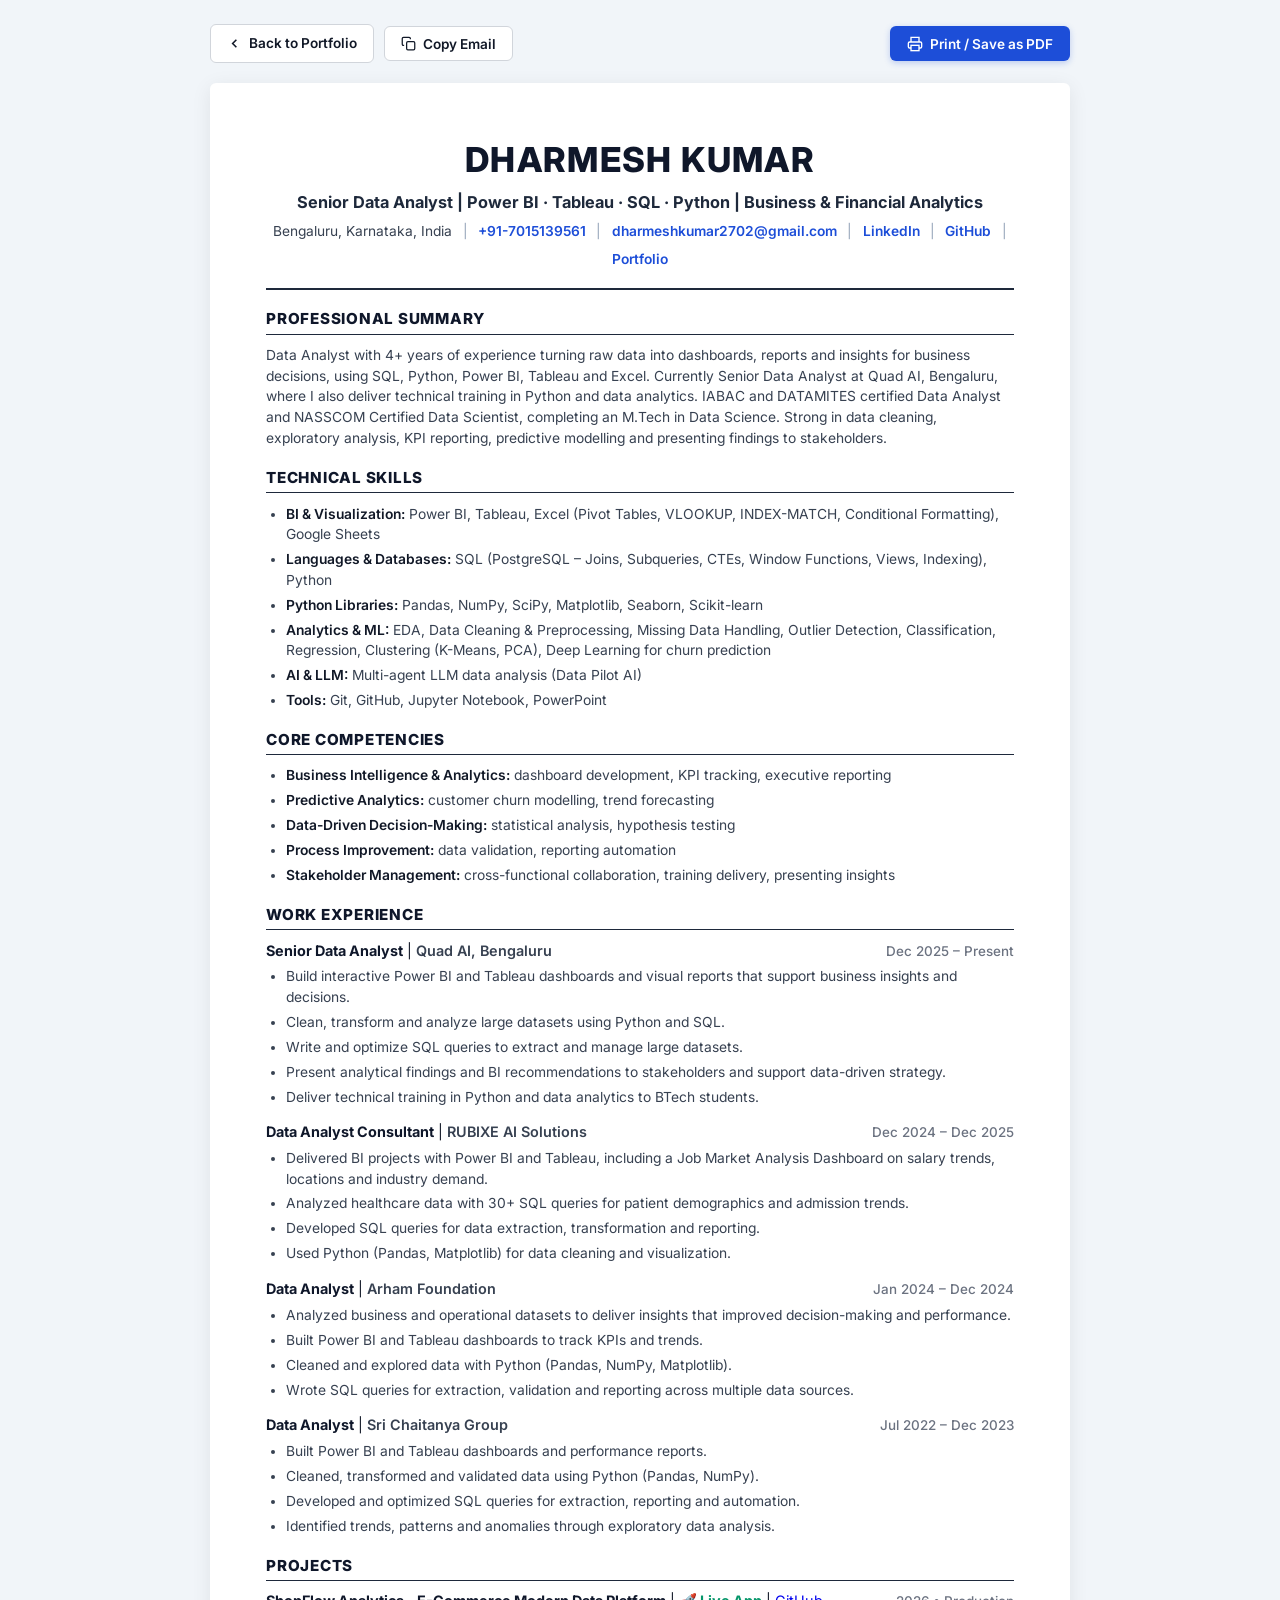
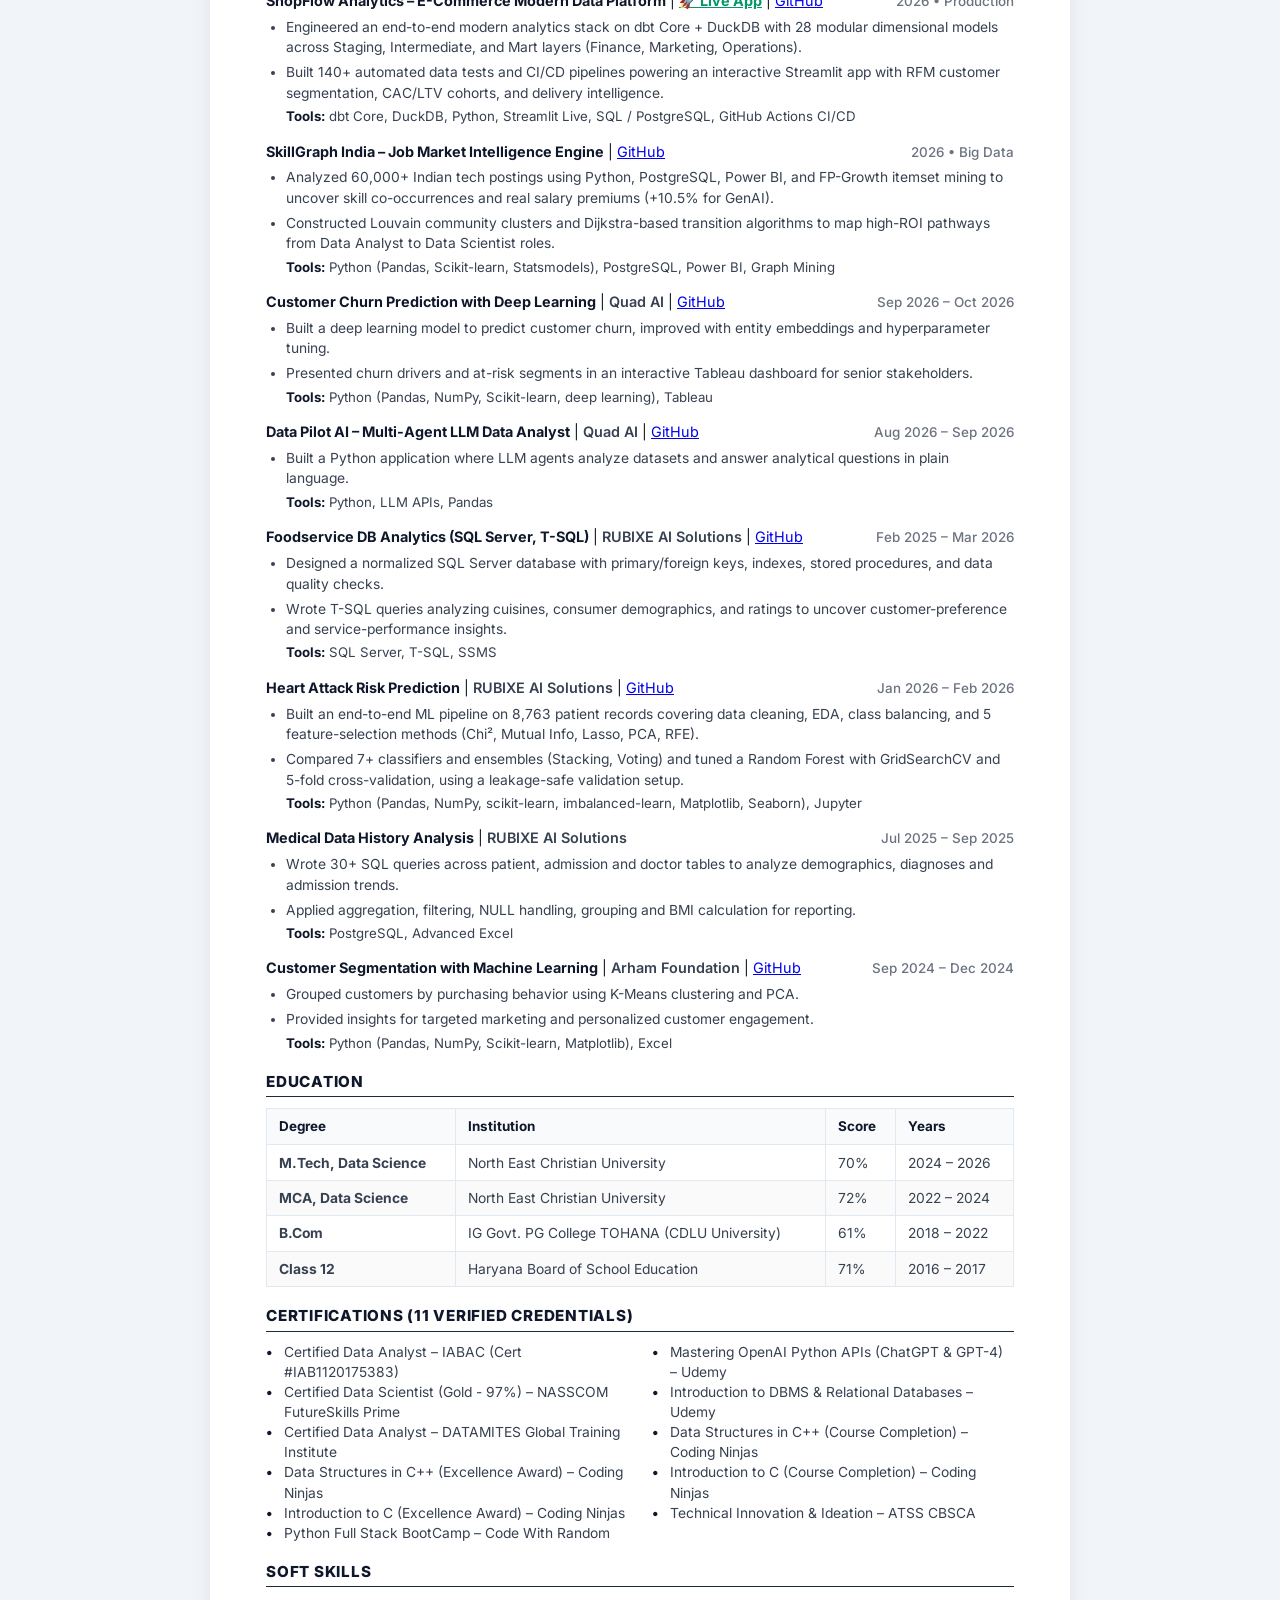
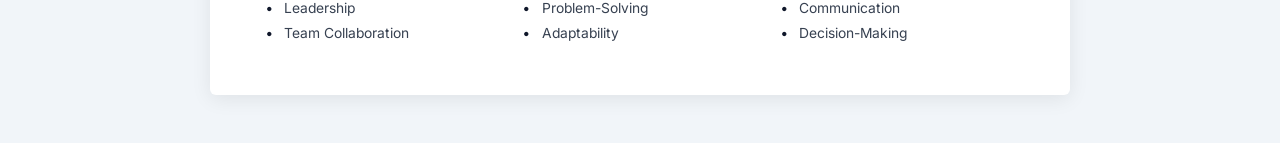
==== commit 57aedefa: "Changes to be committed: 	new file:   assets/certificates/atss_innovation_participation.jpg 	new fil" ====
--- a/resume.html
+++ b/resume.html
@@ -545,6 +545,36 @@
     <!-- Projects -->
     <section>
       <div class="section-title">PROJECTS</div>
+
+      <!-- Featured Project 1: ShopFlow Analytics -->
+      <div class="entry-block">
+        <div class="entry-header">
+          <div>
+            <span class="entry-title">ShopFlow Analytics – E-Commerce Modern Data Platform</span> | <a href="https://shopflow-analytics-nh2a9ucu75xyequqmv94cc.streamlit.app/" target="_blank" style="color:#059669; font-weight:700;">🚀 Live App</a> | <a href="https://github.com/Dharmeshkumar2327/shopflow-analytics" target="_blank">GitHub</a>
+          </div>
+          <span class="entry-date">2026 • Production</span>
+        </div>
+        <ul>
+          <li>Engineered an end-to-end modern analytics stack on dbt Core + DuckDB with 28 modular dimensional models across Staging, Intermediate, and Mart layers (Finance, Marketing, Operations).</li>
+          <li>Built 140+ automated data tests and CI/CD pipelines powering an interactive Streamlit app with RFM customer segmentation, CAC/LTV cohorts, and delivery intelligence.</li>
+        </ul>
+        <div class="entry-tools"><strong>Tools:</strong> dbt Core, DuckDB, Python, Streamlit Live, SQL / PostgreSQL, GitHub Actions CI/CD</div>
+      </div>
+
+      <!-- Featured Project 2: SkillGraph India -->
+      <div class="entry-block">
+        <div class="entry-header">
+          <div>
+            <span class="entry-title">SkillGraph India – Job Market Intelligence Engine</span> | <a href="https://github.com/Dharmeshkumar2327/skillgraph-india" target="_blank">GitHub</a>
+          </div>
+          <span class="entry-date">2026 • Big Data</span>
+        </div>
+        <ul>
+          <li>Analyzed 60,000+ Indian tech postings using Python, PostgreSQL, Power BI, and FP-Growth itemset mining to uncover skill co-occurrences and real salary premiums (+10.5% for GenAI).</li>
+          <li>Constructed Louvain community clusters and Dijkstra-based transition algorithms to map high-ROI pathways from Data Analyst to Data Scientist roles.</li>
+        </ul>
+        <div class="entry-tools"><strong>Tools:</strong> Python (Pandas, Scikit-learn, Statsmodels), PostgreSQL, Power BI, Graph Mining</div>
+      </div>
 
       <!-- Project 1 -->
       <div class="entry-block">
@@ -679,16 +709,22 @@
 
     <!-- Certifications -->
     <section>
-      <div class="section-title">CERTIFICATIONS</div>
+      <div class="section-title">CERTIFICATIONS (11 VERIFIED CREDENTIALS)</div>
       <div class="cert-grid">
         <div>
-          <div class="cert-item">Certified Data Analyst – IABAC</div>
-          <div class="cert-item">Certified Data Analyst – DATAMITES</div>
-          <div class="cert-item">Certified Data Scientist – NASSCOM</div>
+          <div class="cert-item">Certified Data Analyst – IABAC (Cert #IAB1120175383)</div>
+          <div class="cert-item">Certified Data Scientist (Gold - 97%) – NASSCOM FutureSkills Prime</div>
+          <div class="cert-item">Certified Data Analyst – DATAMITES Global Training Institute</div>
+          <div class="cert-item">Data Structures in C++ (Excellence Award) – Coding Ninjas</div>
+          <div class="cert-item">Introduction to C (Excellence Award) – Coding Ninjas</div>
+          <div class="cert-item">Python Full Stack BootCamp – Code With Random</div>
         </div>
         <div>
-          <div class="cert-item">Introduction to DBMS; DBMS Uncovered; OpenAI ChatGPT Course – Udemy</div>
-          <div class="cert-item">Data Structures in C++; Introduction to C – Coding Ninjas</div>
+          <div class="cert-item">Mastering OpenAI Python APIs (ChatGPT & GPT-4) – Udemy</div>
+          <div class="cert-item">Introduction to DBMS & Relational Databases – Udemy</div>
+          <div class="cert-item">Data Structures in C++ (Course Completion) – Coding Ninjas</div>
+          <div class="cert-item">Introduction to C (Course Completion) – Coding Ninjas</div>
+          <div class="cert-item">Technical Innovation & Ideation – ATSS CBSCA</div>
         </div>
       </div>
     </section>
